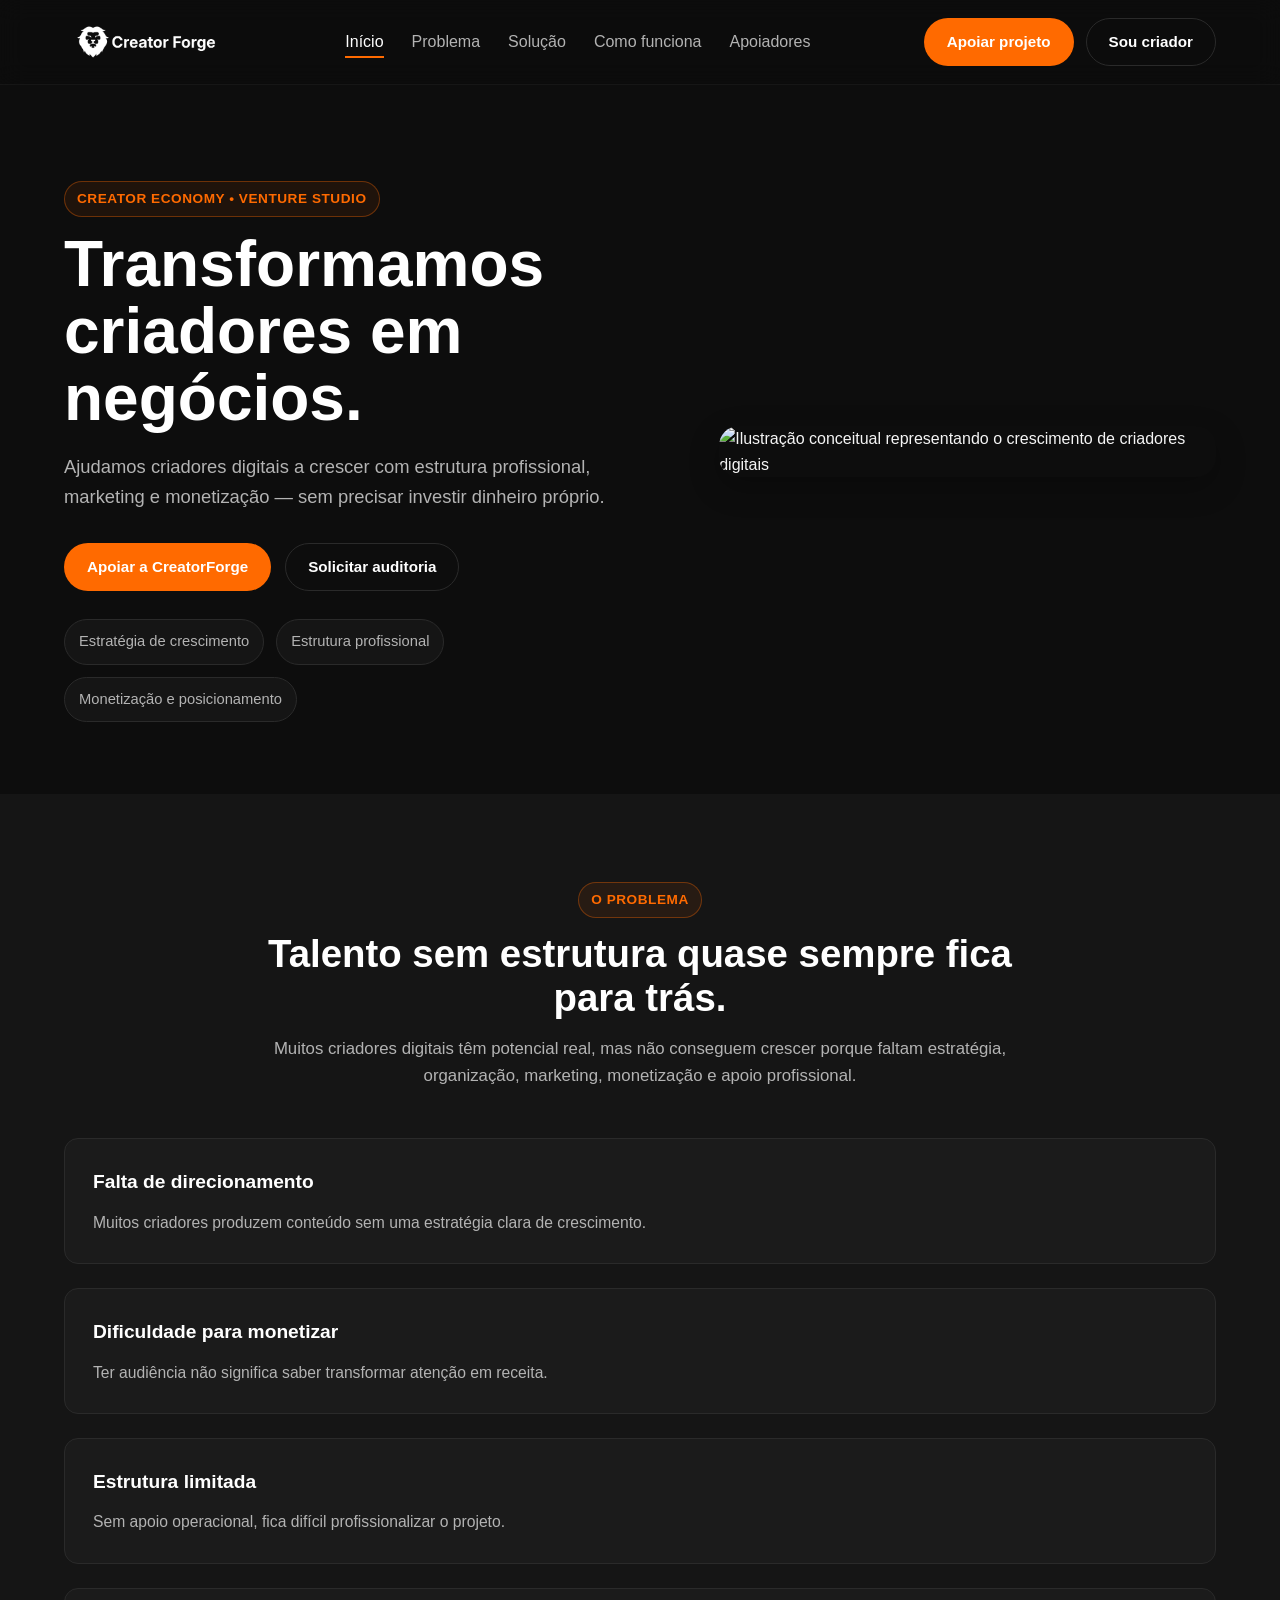
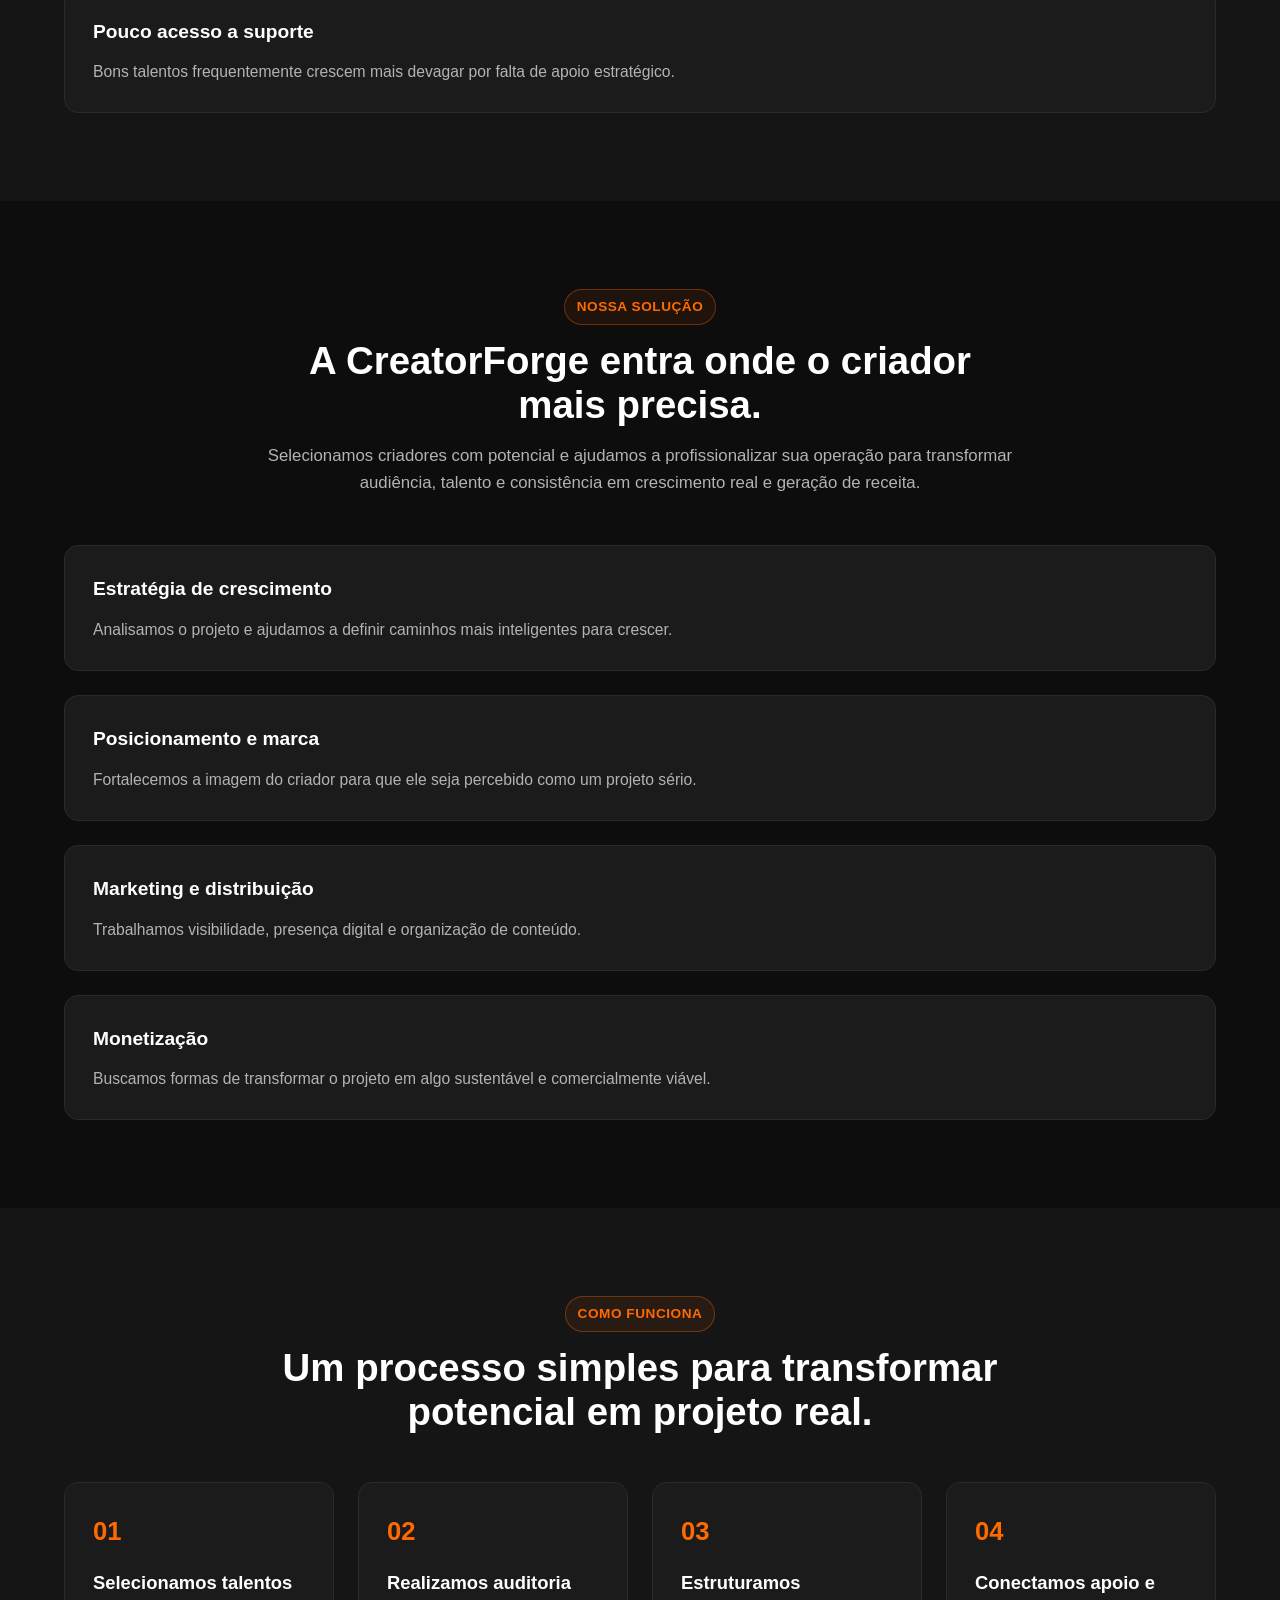
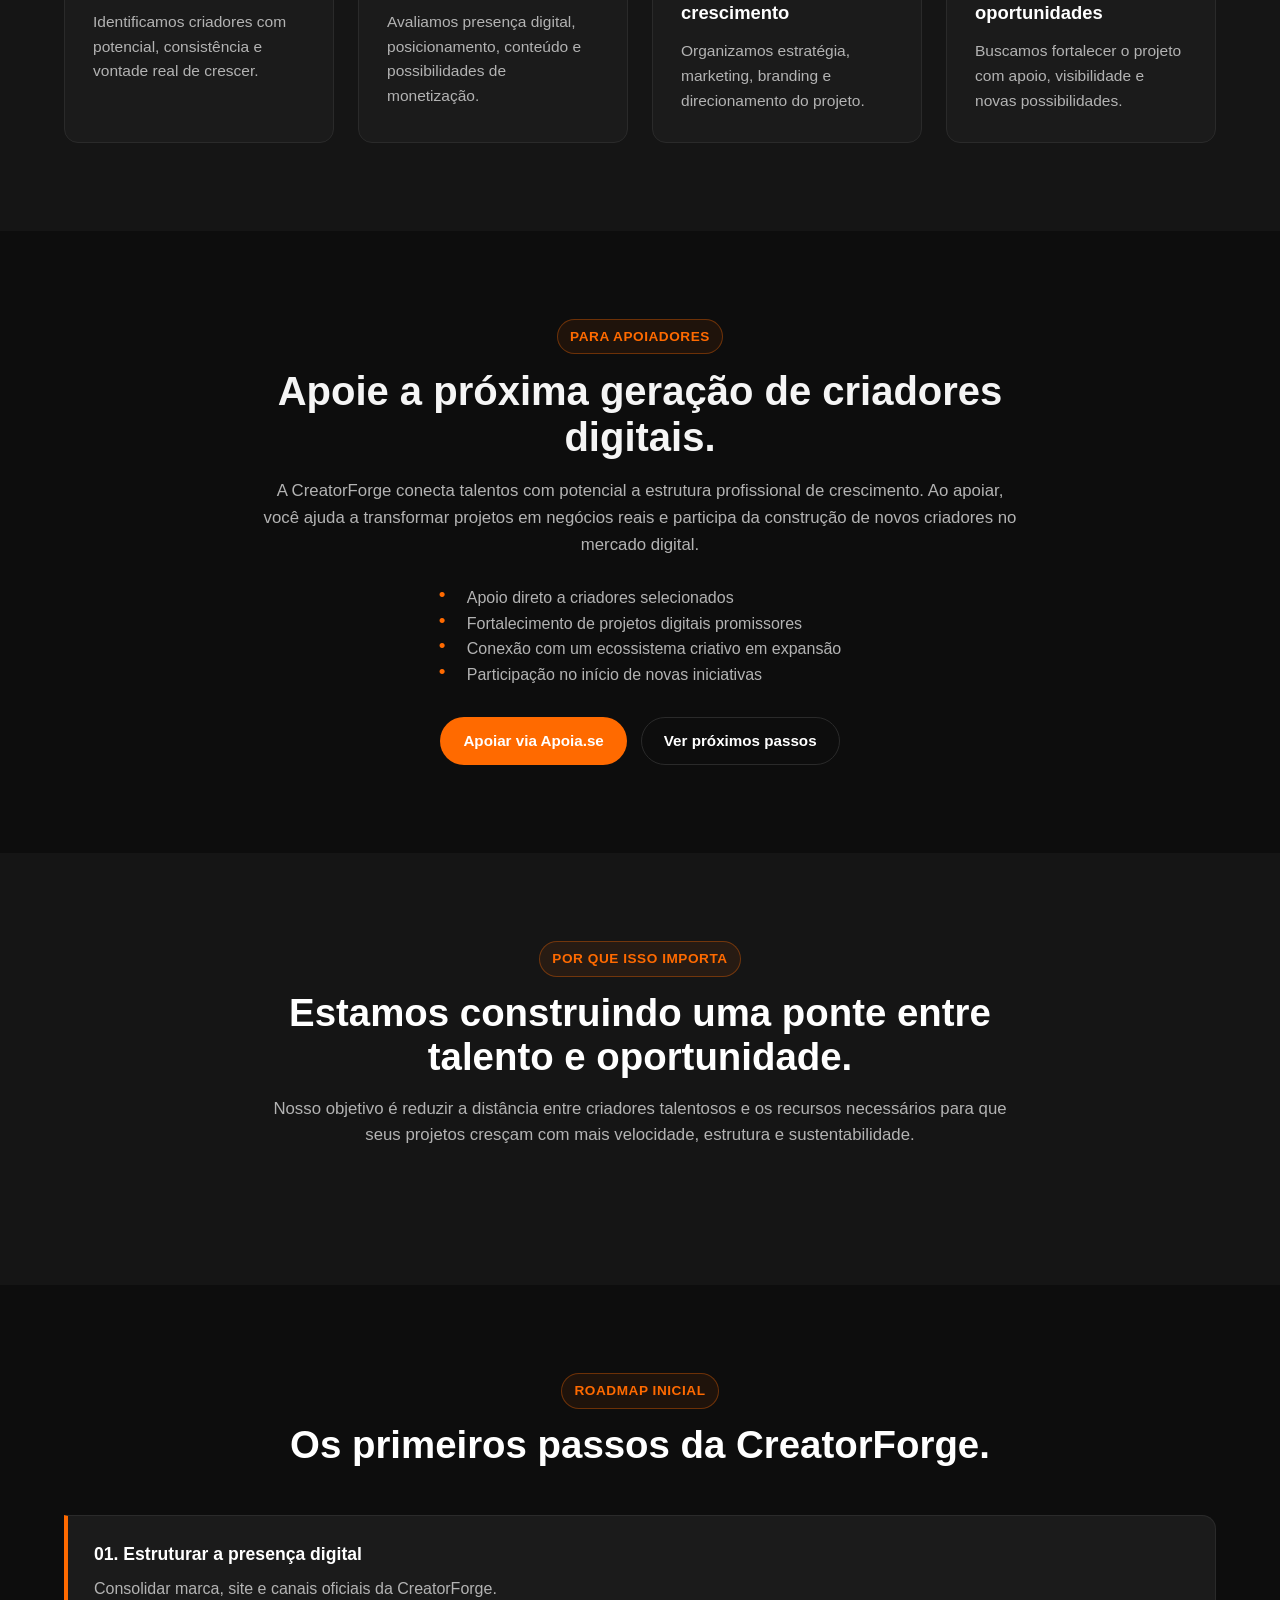
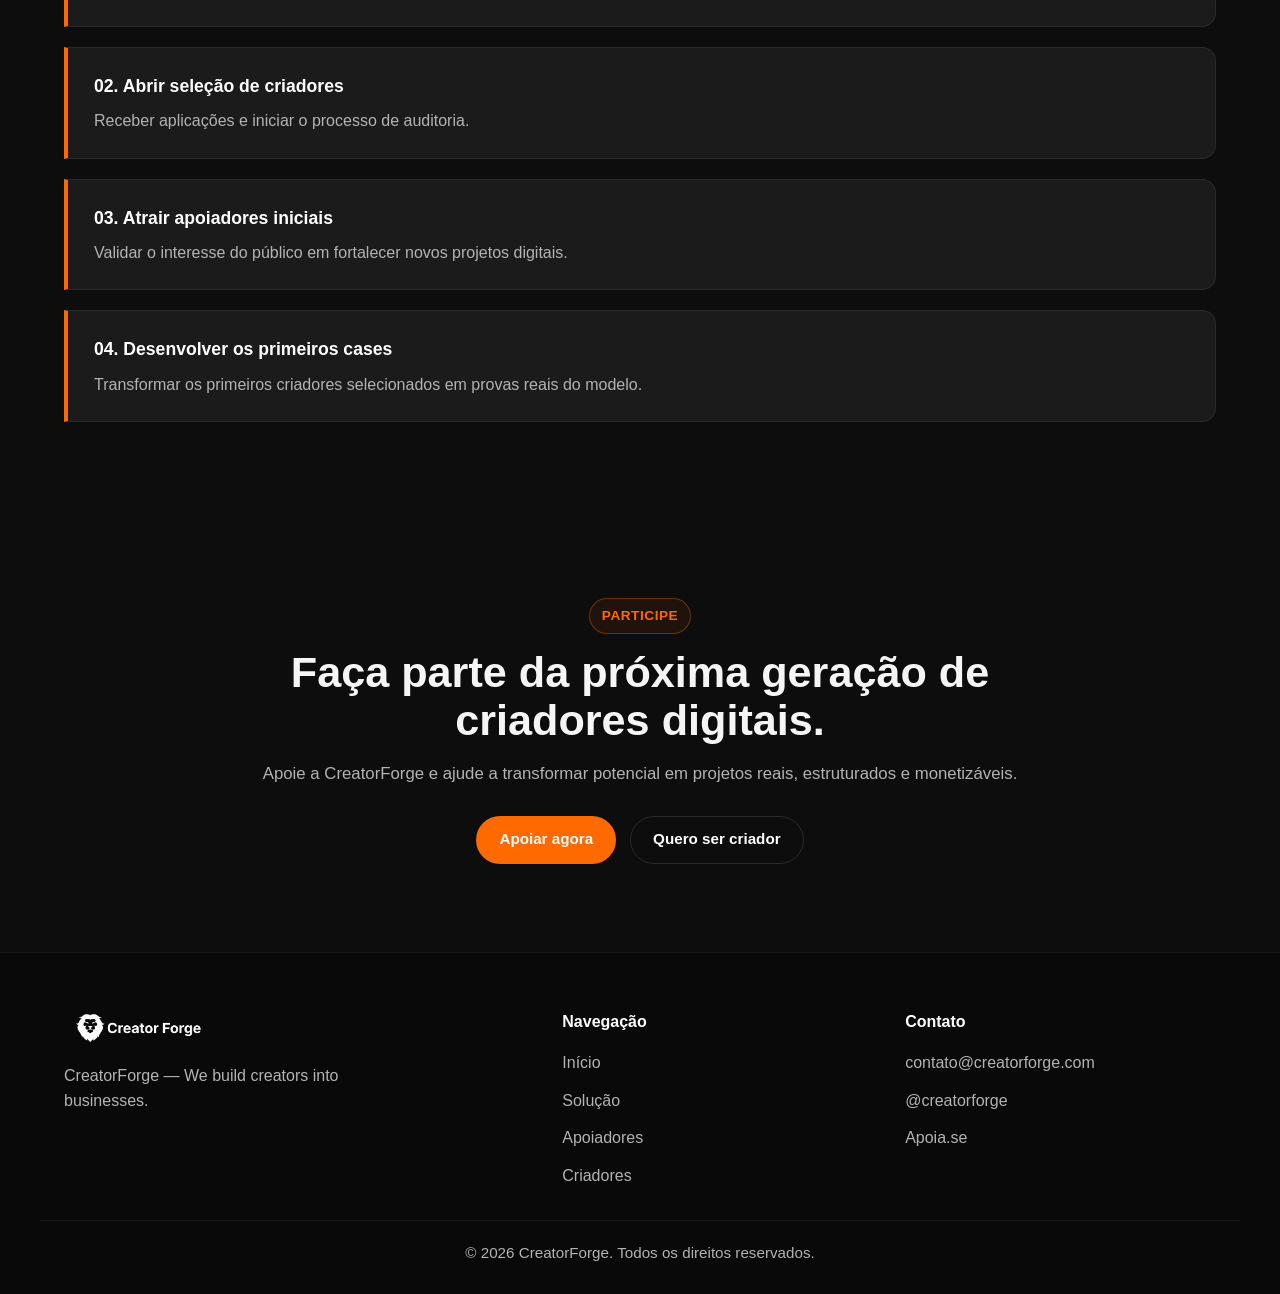
==== index.html @ a19717b4 "feat: estrutura inicial do site CreatorForge + responsividade + menu mobile" ====
<!DOCTYPE html>
<html lang="pt-BR">
<head>
  <meta charset="UTF-8" />
  <meta name="viewport" content="width=device-width, initial-scale=1.0" />
  <meta
    name="description"
    content="A CreatorForge ajuda criadores digitais a crescer com estrutura profissional, marketing e monetização — sem precisar investir dinheiro próprio."
  />
  <meta
    name="keywords"
    content="CreatorForge, creators, criadores digitais, creator economy, monetização, marketing, apoiadores"
  />
  <meta name="author" content="CreatorForge" />

  <title>CreatorForge | Transformamos criadores em negócios</title>

  <link rel="icon" href="assets/images/icons/favicon.png" type="image/png" />
  <link rel="stylesheet" href="assets/css/style.css" />
  <link rel="stylesheet" href="assets/css/responsive.css" />
</head>
<body>
  <header class="site-header" id="top">
    <div class="container header-container">
      <a href="index.html" class="logo-link" aria-label="Voltar para a página inicial da CreatorForge">
        <img
          src="assets/images/logo/creatorforge-logo-horizontal.png"
          alt="Logo da CreatorForge"
          class="logo"
        />
      </a>

      <!-- BOTÃO MOBILE (AQUI 👇) -->
    <button class="menu-toggle" aria-label="Abrir menu">
      ☰
    </button>

      <nav class="main-nav" aria-label="Navegação principal">
        <ul class="nav-list">
          <li><a href="#hero">Início</a></li>
          <li><a href="#problem">Problema</a></li>
          <li><a href="#solution">Solução</a></li>
          <li><a href="#how-it-works">Como funciona</a></li>
          <li><a href="#supporters">Apoiadores</a></li>
        </ul>
      </nav>

      <div class="header-actions">
        <a
          href="https://apoia.se/"
          target="_blank"
          rel="noopener noreferrer"
          class="btn btn-primary"
        >
          Apoiar projeto
        </a>
        <a href="apply.html" class="btn btn-secondary">Sou criador</a>
      </div>
    </div>
  </header>

  <main>
    <section class="hero-section" id="hero">
      <div class="container hero-container">
        <div class="hero-content">
          <span class="section-tag">Creator economy • Venture studio</span>

          <h1>Transformamos criadores em negócios.</h1>

          <p class="hero-text">
            Ajudamos criadores digitais a crescer com estrutura profissional,
            marketing e monetização — sem precisar investir dinheiro próprio.
          </p>

          <div class="hero-buttons">
            <a
              href="https://apoia.se/"
              target="_blank"
              rel="noopener noreferrer"
              class="btn btn-primary"
            >
              Apoiar a CreatorForge
            </a>
            <a href="apply.html" class="btn btn-secondary">
              Solicitar auditoria
            </a>
          </div>

          <ul class="hero-highlights">
            <li>Estratégia de crescimento</li>
            <li>Estrutura profissional</li>
            <li>Monetização e posicionamento</li>
          </ul>
        </div>

        <div class="hero-visual">
          <img
            src="assets/images/sections/hero-image.jpg"
            alt="Ilustração conceitual representando o crescimento de criadores digitais"
          />
        </div>
      </div>
    </section>

    <section class="problem-section" id="problem">
      <div class="container">
        <div class="section-heading">
          <span class="section-tag">O problema</span>
          <h2>Talento sem estrutura quase sempre fica para trás.</h2>
          <p>
            Muitos criadores digitais têm potencial real, mas não conseguem crescer
            porque faltam estratégia, organização, marketing, monetização e apoio
            profissional.
          </p>
        </div>

        <div class="cards-grid">
          <article class="info-card">
            <h3>Falta de direcionamento</h3>
            <p>
              Muitos criadores produzem conteúdo sem uma estratégia clara de crescimento.
            </p>
          </article>

          <article class="info-card">
            <h3>Dificuldade para monetizar</h3>
            <p>
              Ter audiência não significa saber transformar atenção em receita.
            </p>
          </article>

          <article class="info-card">
            <h3>Estrutura limitada</h3>
            <p>
              Sem apoio operacional, fica difícil profissionalizar o projeto.
            </p>
          </article>

          <article class="info-card">
            <h3>Pouco acesso a suporte</h3>
            <p>
              Bons talentos frequentemente crescem mais devagar por falta de apoio estratégico.
            </p>
          </article>
        </div>
      </div>
    </section>

    <section class="solution-section" id="solution">
      <div class="container">
        <div class="section-heading">
          <span class="section-tag">Nossa solução</span>
          <h2>A CreatorForge entra onde o criador mais precisa.</h2>
          <p>
            Selecionamos criadores com potencial e ajudamos a profissionalizar sua
            operação para transformar audiência, talento e consistência em crescimento
            real e geração de receita.
          </p>
        </div>

        <div class="cards-grid">
          <article class="info-card">
            <h3>Estratégia de crescimento</h3>
            <p>
              Analisamos o projeto e ajudamos a definir caminhos mais inteligentes para crescer.
            </p>
          </article>

          <article class="info-card">
            <h3>Posicionamento e marca</h3>
            <p>
              Fortalecemos a imagem do criador para que ele seja percebido como um projeto sério.
            </p>
          </article>

          <article class="info-card">
            <h3>Marketing e distribuição</h3>
            <p>
              Trabalhamos visibilidade, presença digital e organização de conteúdo.
            </p>
          </article>

          <article class="info-card">
            <h3>Monetização</h3>
            <p>
              Buscamos formas de transformar o projeto em algo sustentável e comercialmente viável.
            </p>
          </article>
        </div>
      </div>
    </section>

    <section class="how-it-works-section" id="how-it-works">
      <div class="container">
        <div class="section-heading">
          <span class="section-tag">Como funciona</span>
          <h2>Um processo simples para transformar potencial em projeto real.</h2>
        </div>

        <div class="steps-grid">
          <article class="step-card">
            <span class="step-number">01</span>
            <h3>Selecionamos talentos</h3>
            <p>
              Identificamos criadores com potencial, consistência e vontade real de crescer.
            </p>
          </article>

          <article class="step-card">
            <span class="step-number">02</span>
            <h3>Realizamos auditoria</h3>
            <p>
              Avaliamos presença digital, posicionamento, conteúdo e possibilidades de monetização.
            </p>
          </article>

          <article class="step-card">
            <span class="step-number">03</span>
            <h3>Estruturamos crescimento</h3>
            <p>
              Organizamos estratégia, marketing, branding e direcionamento do projeto.
            </p>
          </article>

          <article class="step-card">
            <span class="step-number">04</span>
            <h3>Conectamos apoio e oportunidades</h3>
            <p>
              Buscamos fortalecer o projeto com apoio, visibilidade e novas possibilidades.
            </p>
          </article>
        </div>
      </div>
    </section>

    <section class="supporters-section" id="supporters">
      <div class="container supporters-container">
        <div class="supporters-content">
          <span class="section-tag">Para apoiadores</span>
          <h2>Apoie a próxima geração de criadores digitais.</h2>
          <p>
            A CreatorForge conecta talentos com potencial a estrutura profissional
            de crescimento. Ao apoiar, você ajuda a transformar projetos em negócios
            reais e participa da construção de novos criadores no mercado digital.
          </p>

          <ul class="supporters-list">
            <li>Apoio direto a criadores selecionados</li>
            <li>Fortalecimento de projetos digitais promissores</li>
            <li>Conexão com um ecossistema criativo em expansão</li>
            <li>Participação no início de novas iniciativas</li>
          </ul>

          <div class="supporters-buttons">
            <a
              href="https://apoia.se/"
              target="_blank"
              rel="noopener noreferrer"
              class="btn btn-primary"
            >
              Apoiar via Apoia.se
            </a>
            <a href="#roadmap" class="btn btn-secondary">Ver próximos passos</a>
          </div>
        </div>
      </div>
    </section>

    <section class="importance-section" id="importance">
      <div class="container">
        <div class="section-heading">
          <span class="section-tag">Por que isso importa</span>
          <h2>Estamos construindo uma ponte entre talento e oportunidade.</h2>
          <p>
            Nosso objetivo é reduzir a distância entre criadores talentosos e os
            recursos necessários para que seus projetos cresçam com mais velocidade,
            estrutura e sustentabilidade.
          </p>
        </div>
      </div>
    </section>

    <section class="roadmap-section" id="roadmap">
      <div class="container">
        <div class="section-heading">
          <span class="section-tag">Roadmap inicial</span>
          <h2>Os primeiros passos da CreatorForge.</h2>
        </div>

        <div class="roadmap-list">
          <article class="roadmap-item">
            <h3>01. Estruturar a presença digital</h3>
            <p>Consolidar marca, site e canais oficiais da CreatorForge.</p>
          </article>

          <article class="roadmap-item">
            <h3>02. Abrir seleção de criadores</h3>
            <p>Receber aplicações e iniciar o processo de auditoria.</p>
          </article>

          <article class="roadmap-item">
            <h3>03. Atrair apoiadores iniciais</h3>
            <p>Validar o interesse do público em fortalecer novos projetos digitais.</p>
          </article>

          <article class="roadmap-item">
            <h3>04. Desenvolver os primeiros cases</h3>
            <p>Transformar os primeiros criadores selecionados em provas reais do modelo.</p>
          </article>
        </div>
      </div>
    </section>

    <section class="final-cta-section" id="cta">
      <div class="container final-cta-container">
        <span class="section-tag">Participe</span>
        <h2>Faça parte da próxima geração de criadores digitais.</h2>
        <p>
          Apoie a CreatorForge e ajude a transformar potencial em projetos reais,
          estruturados e monetizáveis.
        </p>

        <div class="final-cta-buttons">
          <a
            href="https://apoia.se/"
            target="_blank"
            rel="noopener noreferrer"
            class="btn btn-primary"
          >
            Apoiar agora
          </a>
          <a href="apply.html" class="btn btn-secondary">
            Quero ser criador
          </a>
        </div>
      </div>
    </section>
  </main>

  <footer class="site-footer">
    <div class="container footer-container">
      <div class="footer-brand">
        <img
          src="assets/images/logo/creatorforge-logo-horizontal.png"
          alt="Logo da CreatorForge"
          class="footer-logo"
        />
        <p>CreatorForge — We build creators into businesses.</p>
      </div>

      <div class="footer-links">
        <h3>Navegação</h3>
        <ul>
          <li><a href="#hero">Início</a></li>
          <li><a href="#solution">Solução</a></li>
          <li><a href="#supporters">Apoiadores</a></li>
          <li><a href="apply.html">Criadores</a></li>
        </ul>
      </div>

      <div class="footer-links">
        <h3>Contato</h3>
        <ul>
          <li><a href="mailto:contato@creatorforge.com">contato@creatorforge.com</a></li>
          <li><a href="https://instagram.com/" target="_blank" rel="noopener noreferrer">@creatorforge</a></li>
          <li><a href="https://apoia.se/" target="_blank" rel="noopener noreferrer">Apoia.se</a></li>
        </ul>
      </div>
    </div>

    <div class="container footer-bottom">
      <p>&copy; 2026 CreatorForge. Todos os direitos reservados.</p>
    </div>
  </footer>

  <script src="assets/js/main.js"></script>
</body>
</html>
---- assets/css/style.css ----
/* =========================
   RESET E BASE
========================= */
* {
  margin: 0;
  padding: 0;
  box-sizing: border-box;
}

html {
  scroll-behavior: smooth;
}

:root {
  --color-bg: #0d0d0d;
  --color-bg-secondary: #151515;
  --color-bg-card: #1b1b1b;
  --color-text: #f5f5f5;
  --color-text-muted: #b3b3b3;
  --color-border: #2a2a2a;
  --color-primary: #ff6a00;
  --color-primary-hover: #e85f00;
  --color-white: #ffffff;
  --color-black: #000000;

  --container-width: 1200px;

  --font-family-base: "Inter", "Segoe UI", Arial, sans-serif;

  --transition-default: 0.3s ease;
  --shadow-soft: 0 10px 30px rgba(0, 0, 0, 0.25);
  --radius-sm: 8px;
  --radius-md: 14px;
  --radius-lg: 20px;
}

body {
  font-family: var(--font-family-base);
  background-color: var(--color-bg);
  color: var(--color-text);
  line-height: 1.6;
}

img {
  max-width: 100%;
  display: block;
}

ul {
  list-style: none;
}

a {
  text-decoration: none;
  color: inherit;
}

button,
input,
textarea,
select {
  font: inherit;
}

.site-header.scrolled {
  background-color: rgba(10, 10, 10, 0.98);
  border-bottom: 1px solid rgba(255, 106, 0, 0.15);
}

.nav-list a.active {
  color: var(--color-white);
}

.nav-list a.active::after {
  width: 100%;
}

/* =========================
   UTILITÁRIOS
========================= */
.container {
  width: 100%;
  max-width: var(--container-width);
  margin: 0 auto;
  padding: 0 24px;
}

.section-tag {
  display: inline-block;
  margin-bottom: 14px;
  padding: 6px 12px;
  border: 1px solid rgba(255, 106, 0, 0.35);
  border-radius: 999px;
  background-color: rgba(255, 106, 0, 0.08);
  color: var(--color-primary);
  font-size: 0.85rem;
  font-weight: 600;
  letter-spacing: 0.04em;
  text-transform: uppercase;
}

.section-heading {
  max-width: 760px;
  margin: 0 auto 48px;
  text-align: center;
}

.section-heading h2 {
  font-size: 2.4rem;
  line-height: 1.15;
  margin-bottom: 16px;
  color: var(--color-white);
}

.section-heading p {
  font-size: 1.05rem;
  color: var(--color-text-muted);
}

/* =========================
   BOTÕES
========================= */
.btn {
  display: inline-flex;
  align-items: center;
  justify-content: center;
  gap: 8px;
  min-height: 48px;
  padding: 0 22px;
  border-radius: 999px;
  border: 1px solid transparent;
  font-weight: 700;
  font-size: 0.95rem;
  transition: var(--transition-default);
  cursor: pointer;
}

.btn-primary {
  background-color: var(--color-primary);
  color: var(--color-white);
}

.btn-primary:hover {
  background-color: var(--color-primary-hover);
  transform: translateY(-2px);
}

.btn-secondary {
  background-color: transparent;
  border-color: var(--color-border);
  color: var(--color-white);
}

.btn-secondary:hover {
  border-color: var(--color-primary);
  color: var(--color-primary);
  transform: translateY(-2px);
}

/* =========================
   HEADER
========================= */
.site-header {
  position: sticky;
  top: 0;
  z-index: 1000;
  background-color: rgba(13, 13, 13, 0.92);
  backdrop-filter: blur(12px);
  border-bottom: 1px solid rgba(255, 255, 255, 0.04);
}

.header-container {
  display: flex;
  align-items: center;
  justify-content: space-between;
  gap: 24px;
  min-height: 84px;
}

.logo-link {
  flex-shrink: 0;
}

.logo {
  height: 42px;
  width: auto;
}

.main-nav {
  flex: 1;
  display: flex;
  justify-content: center;
}

.nav-list {
  display: flex;
  align-items: center;
  gap: 28px;
}

.nav-list a {
  position: relative;
  color: var(--color-text-muted);
  font-weight: 500;
  transition: var(--transition-default);
}

.nav-list a:hover {
  color: var(--color-white);
}

.nav-list a::after {
  content: "";
  position: absolute;
  left: 0;
  bottom: -8px;
  width: 0;
  height: 2px;
  background-color: var(--color-primary);
  transition: var(--transition-default);
}

.nav-list a:hover::after {
  width: 100%;
}

.header-actions {
  display: flex;
  align-items: center;
  gap: 12px;
}

/* =========================
   HERO
========================= */
.hero-section {
  padding: 96px 0 72px;
}

.hero-container {
  display: grid;
  grid-template-columns: 1.1fr 0.9fr;
  align-items: center;
  gap: 48px;
}

.hero-content h1 {
  font-size: 4rem;
  line-height: 1.05;
  margin-bottom: 20px;
  color: var(--color-white);
}

.hero-text {
  max-width: 620px;
  font-size: 1.15rem;
  color: var(--color-text-muted);
  margin-bottom: 32px;
}

.hero-buttons {
  display: flex;
  align-items: center;
  gap: 14px;
  margin-bottom: 28px;
}

.hero-highlights {
  display: flex;
  flex-wrap: wrap;
  gap: 12px;
}

.hero-highlights li {
  padding: 10px 14px;
  border: 1px solid var(--color-border);
  border-radius: 999px;
  background-color: var(--color-bg-secondary);
  color: var(--color-text-muted);
  font-size: 0.92rem;
}

.hero-visual {
  position: relative;
}

.hero-visual img {
  width: 100%;
  border-radius: var(--radius-lg);
  box-shadow: var(--shadow-soft);
}

/* =========================
   SEÇÕES GERAIS
========================= */
.problem-section,
.solution-section,
.how-it-works-section,
.supporters-section,
.importance-section,
.roadmap-section,
.final-cta-section,
.for-who-section,
.evaluation-section,
.support-section,
.process-section,
.important-section,
.apply-form-section {
  padding: 88px 0;
}

.problem-section,
.how-it-works-section,
.importance-section,
.for-who-section,
.support-section,
.important-section {
  background-color: var(--color-bg-secondary);
}

/* =========================
   CARDS E GRIDS
========================= */
.cards-grid {
  display: grid;
  grid-template-columns: repeat(1, minmax(0, 1fr));
  gap: 24px;
}

.info-card {
  padding: 28px;
  border: 1px solid var(--color-border);
  border-radius: var(--radius-md);
  background-color: var(--color-bg-card);
  transition: var(--transition-default);
}

.info-card:hover {
  border-color: rgba(255, 106, 0, 0.35);
  transform: translateY(-4px);
}

.info-card h3 {
  margin-bottom: 12px;
  color: var(--color-white);
  font-size: 1.2rem;
}

.info-card p {
  color: var(--color-text-muted);
  font-size: 0.98rem;
}

/* =========================
   STEPS
========================= */
.steps-grid {
  display: grid;
  grid-template-columns: repeat(4, minmax(0, 1fr));
  gap: 24px;
}

.step-card {
  padding: 28px;
  border: 1px solid var(--color-border);
  border-radius: var(--radius-md);
  background-color: var(--color-bg-card);
  transition: var(--transition-default);
}

.step-card:hover {
  border-color: rgba(255, 106, 0, 0.35);
  transform: translateY(-4px);
}

.step-number {
  display: inline-block;
  margin-bottom: 16px;
  color: var(--color-primary);
  font-size: 1.6rem;
  font-weight: 800;
}

.step-card h3 {
  margin-bottom: 12px;
  font-size: 1.15rem;
  color: var(--color-white);
}

.step-card p {
  color: var(--color-text-muted);
  font-size: 0.97rem;
}

/* =========================
   APOIADORES
========================= */
.supporters-container {
    display: flex;
    justify-content: center;
}

.supporters-content {
    max-width: 760px;
    align-items: center;
    text-align: center;
}

.supporters-content h2 {
  font-size: 2.5rem;
  line-height: 1.15;
  margin-bottom: 18px;
}

.supporters-content p {
  color: var(--color-text-muted);
  font-size: 1.05rem;
  margin: 0 auto 26px;
}

.supporters-list {
  display: inline-block;
  text-align: left;
  margin: 0 auto 30px;
}

.supporters-list li {
  position: relative;
  padding-left: 28px;
  color: var(--color-text-muted);
}

.supporters-list li::before {
  content: "•";
  position: absolute;
  left: 0;
  top: 0;
  color: var(--color-primary);
  font-size: 1.2rem;
  line-height: 1;
}

.supporters-buttons,
.final-cta-buttons {
  display: flex;
  justify-content: center;
  align-items: center;
  gap: 14px;
}

/* =========================
   ROADMAP
========================= */
.roadmap-list {
  display: grid;
  gap: 20px;
}

.roadmap-item {
  padding: 24px 26px;
  border-left: 4px solid var(--color-primary);
  border-radius: 0 var(--radius-md) var(--radius-md) 0;
  background-color: var(--color-bg-card);
  border-top: 1px solid var(--color-border);
  border-right: 1px solid var(--color-border);
  border-bottom: 1px solid var(--color-border);
}

.roadmap-item h3 {
  margin-bottom: 8px;
  color: var(--color-white);
  font-size: 1.1rem;
}

.roadmap-item p {
  color: var(--color-text-muted);
}

/* =========================
   CTA FINAL
========================= */
.final-cta-container {
  text-align: center;
  max-width: 820px;
}

.final-cta-container h2 {
  font-size: 2.7rem;
  line-height: 1.12;
  margin-bottom: 16px;
}

.final-cta-container p {
  color: var(--color-text-muted);
  font-size: 1.05rem;
  margin-bottom: 28px;
}

/* =========================
   FOOTER
========================= */
.site-footer {
  padding-top: 56px;
  background-color: #090909;
  border-top: 1px solid rgba(255, 255, 255, 0.05);
}

.footer-container {
  display: grid;
  grid-template-columns: 1.2fr 0.8fr 0.8fr;
  gap: 32px;
  padding-bottom: 32px;
}

.footer-logo {
  height: 38px;
  width: auto;
  margin-bottom: 16px;
}

.footer-brand p {
  max-width: 320px;
  color: var(--color-text-muted);
}

.footer-links h3 {
  margin-bottom: 16px;
  color: var(--color-white);
  font-size: 1rem;
}

.footer-links ul {
  display: grid;
  gap: 12px;
}

.footer-links a {
  color: var(--color-text-muted);
  transition: var(--transition-default);
}

.footer-links a:hover {
  color: var(--color-primary);
}

.footer-bottom {
  padding: 20px 0 28px;
  border-top: 1px solid rgba(255, 255, 255, 0.05);
}

.footer-bottom p {
  text-align: center;
  color: var(--color-text-muted);
  font-size: 0.95rem;
}

/* =========================
   AJUSTES ESPECÍFICOS APPLY
========================= */
.apply-hero-section .hero-content h1 {
  max-width: 720px;
}

.apply-form-section .info-card {
  max-width: 760px;
  margin: 0 auto 28px;
}

.apply-form-section .supporters-list {
  margin-bottom: 0;
}
---- assets/css/responsive.css ----
/* BOTÃO MENU */
.menu-toggle {
  display: none;
  font-size: 1.8rem;
  background: none;
  border: none;
  color: white;
  cursor: pointer;
}

/* MOBILE */
@media (max-width: 900px) {

    .mobile-actions {
    display: flex;
    flex-direction: column;
    gap: 12px;
    margin-top: 20px;
  }

  .header-actions {
    display: none;
  }
  .menu-toggle {
    display: block;
    padding: 15px;
  }

  .main-nav {
    position: absolute;
    top: 80px;
    left: 0;
    width: 100%;
    background: #0d0d0d;
    display: none;
    flex-direction: column;
    padding: 20px;
  }

  .main-nav.open {
    display: flex;
  }

  .nav-list {
    flex-direction: column;
    gap: 16px;
  }
  .site-footer .footer-brand, .footer-logo{
    align-items: center;
    margin: 0 auto;
  }

  .site-footer .footer-container{
    text-align: center;
    padding: 10px;
  }

  .site-footer .footer-bottom{
    margin-top: 20px;
    padding: 15px;
  }
}

/* =========================
   ATÉ 1100px
========================= */
@media (max-width: 1100px) {
  .hero-content h1 {
    font-size: 3.2rem;
  }

  .hero-container {
    gap: 32px;
  }

  .steps-grid {
    grid-template-columns: repeat(2, minmax(0, 1fr));
  }

  .footer-container {
    grid-template-columns: 1fr 1fr;
  }
}

/* =========================
   ATÉ 900px
========================= */
@media (max-width: 900px) {
  .main-nav {
    display: none;
  }

  .header-container {
    flex-wrap: wrap;
    justify-content: space-between;
    padding: 16px 0;
  }

  .header-actions {
    width: 100%;
    justify-content: flex-start;
  }

  .hero-container {
    grid-template-columns: 1fr;
  }

  .hero-content h1 {
    font-size: 2.8rem;
  }

  .hero-text {
    max-width: 100%;
  }

  .cards-grid {
    grid-template-columns: 1fr;
  }

  .supporters-content {
    max-width: 100%;
  }

  .section-heading h2,
  .supporters-content h2,
  .final-cta-container h2 {
    font-size: 2.1rem;
  }

  .footer-container {
    grid-template-columns: 1fr;
  }
}

/* =========================
   ATÉ 640px
========================= */
@media (max-width: 640px) {
  .container {
    padding: 0 18px;
  }

  .site-header {
    position: static;
  }

  .logo {
    height: 34px;
  }

  .header-actions {
    flex-direction: column;
    align-items: stretch;
  }

  .header-actions .btn {
    width: 100%;
  }

  .hero-section,
  .problem-section,
  .solution-section,
  .how-it-works-section,
  .supporters-section,
  .importance-section,
  .roadmap-section,
  .final-cta-section,
  .for-who-section,
  .evaluation-section,
  .support-section,
  .process-section,
  .important-section,
  .apply-form-section {
    padding: 72px 0;
  }

  .hero-content h1 {
    font-size: 2.2rem;
  }

  .hero-text {
    font-size: 1rem;
  }

  .hero-buttons,
  .supporters-buttons,
  .final-cta-buttons {
    flex-direction: column;
    align-items: stretch;
  }

  .hero-buttons .btn,
  .supporters-buttons .btn,
  .final-cta-buttons .btn {
    width: 100%;
  }

  .hero-highlights {
    flex-direction: column;
    align-items: stretch;
  }

  .section-heading {
    margin-bottom: 36px;
  }

  .section-heading h2,
  .supporters-content h2,
  .final-cta-container h2 {
    font-size: 1.8rem;
  }

  .section-heading p,
  .supporters-content p,
  .final-cta-container p {
    font-size: 1rem;
  }

  .steps-grid {
    grid-template-columns: 1fr;
  }

  .info-card,
  .step-card,
  .roadmap-item {
    padding: 22px;
  }

  .footer-bottom p {
    font-size: 0.88rem;
  }
}
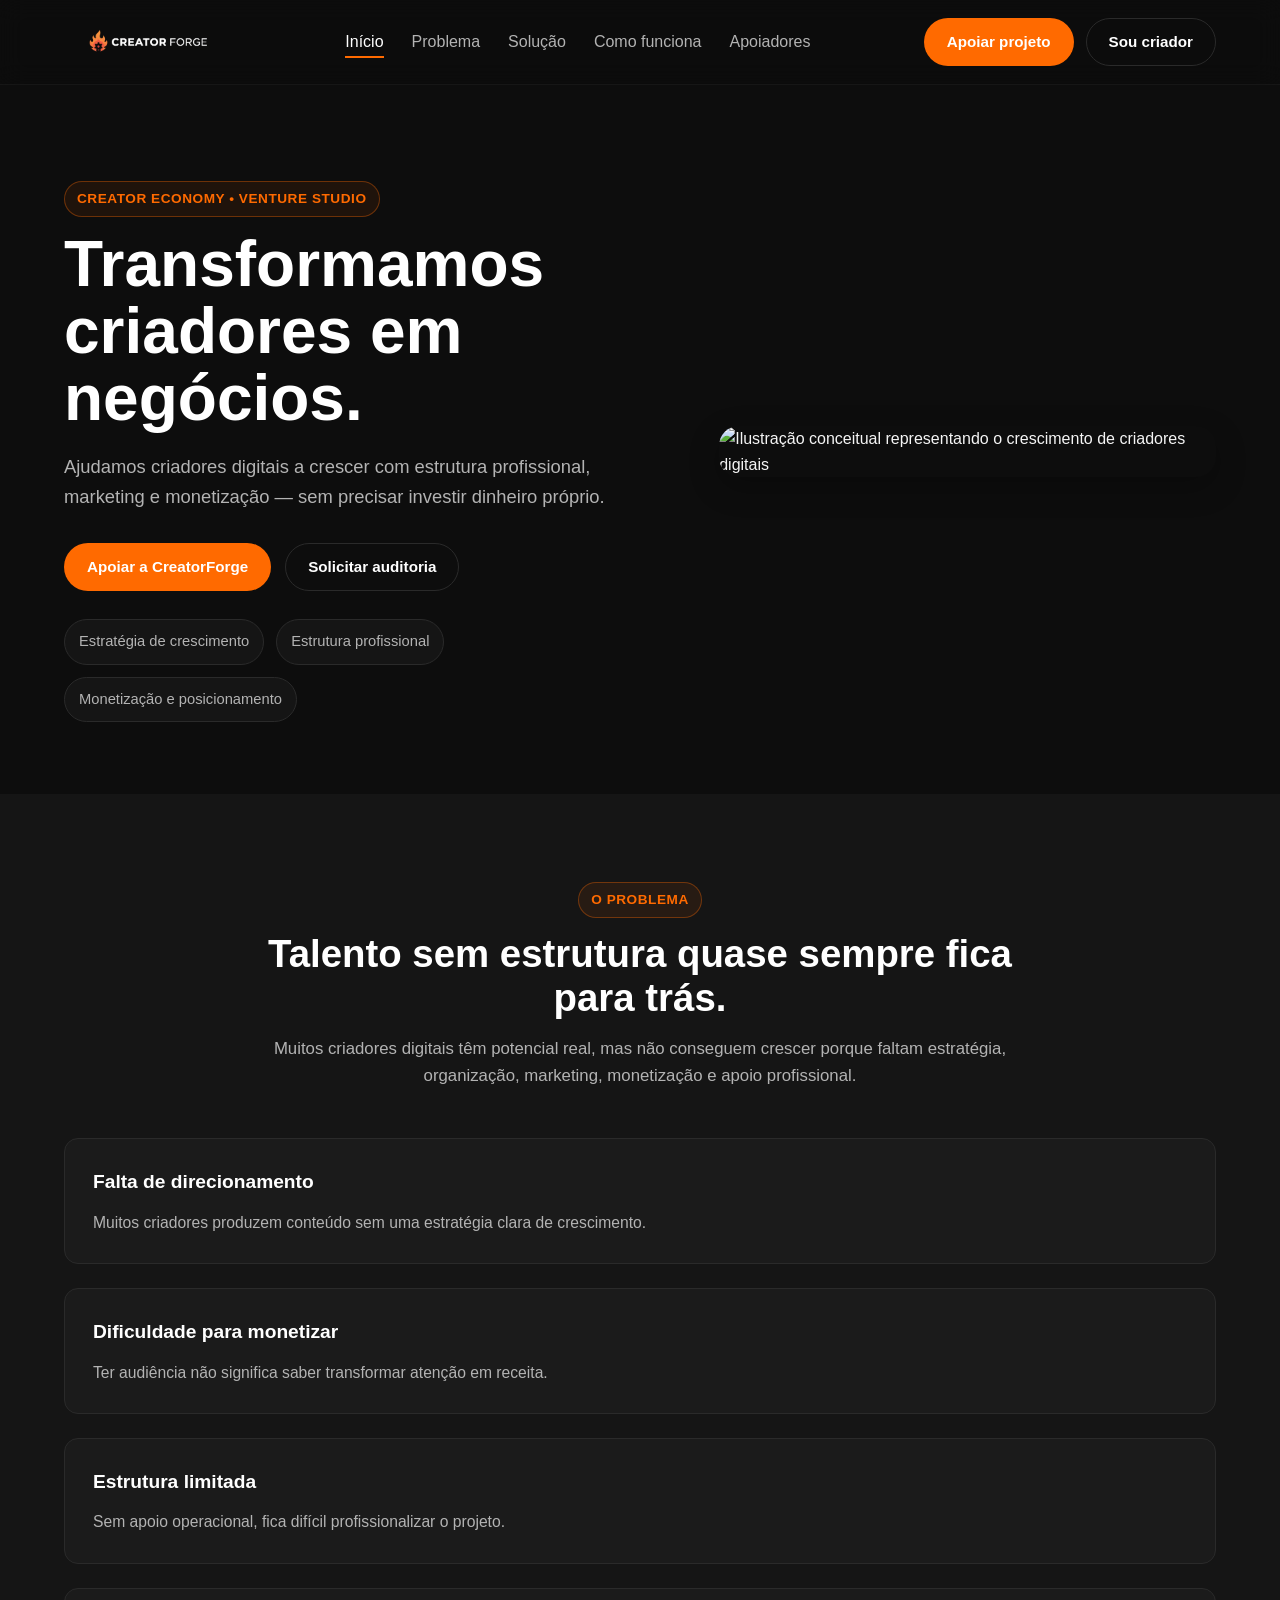
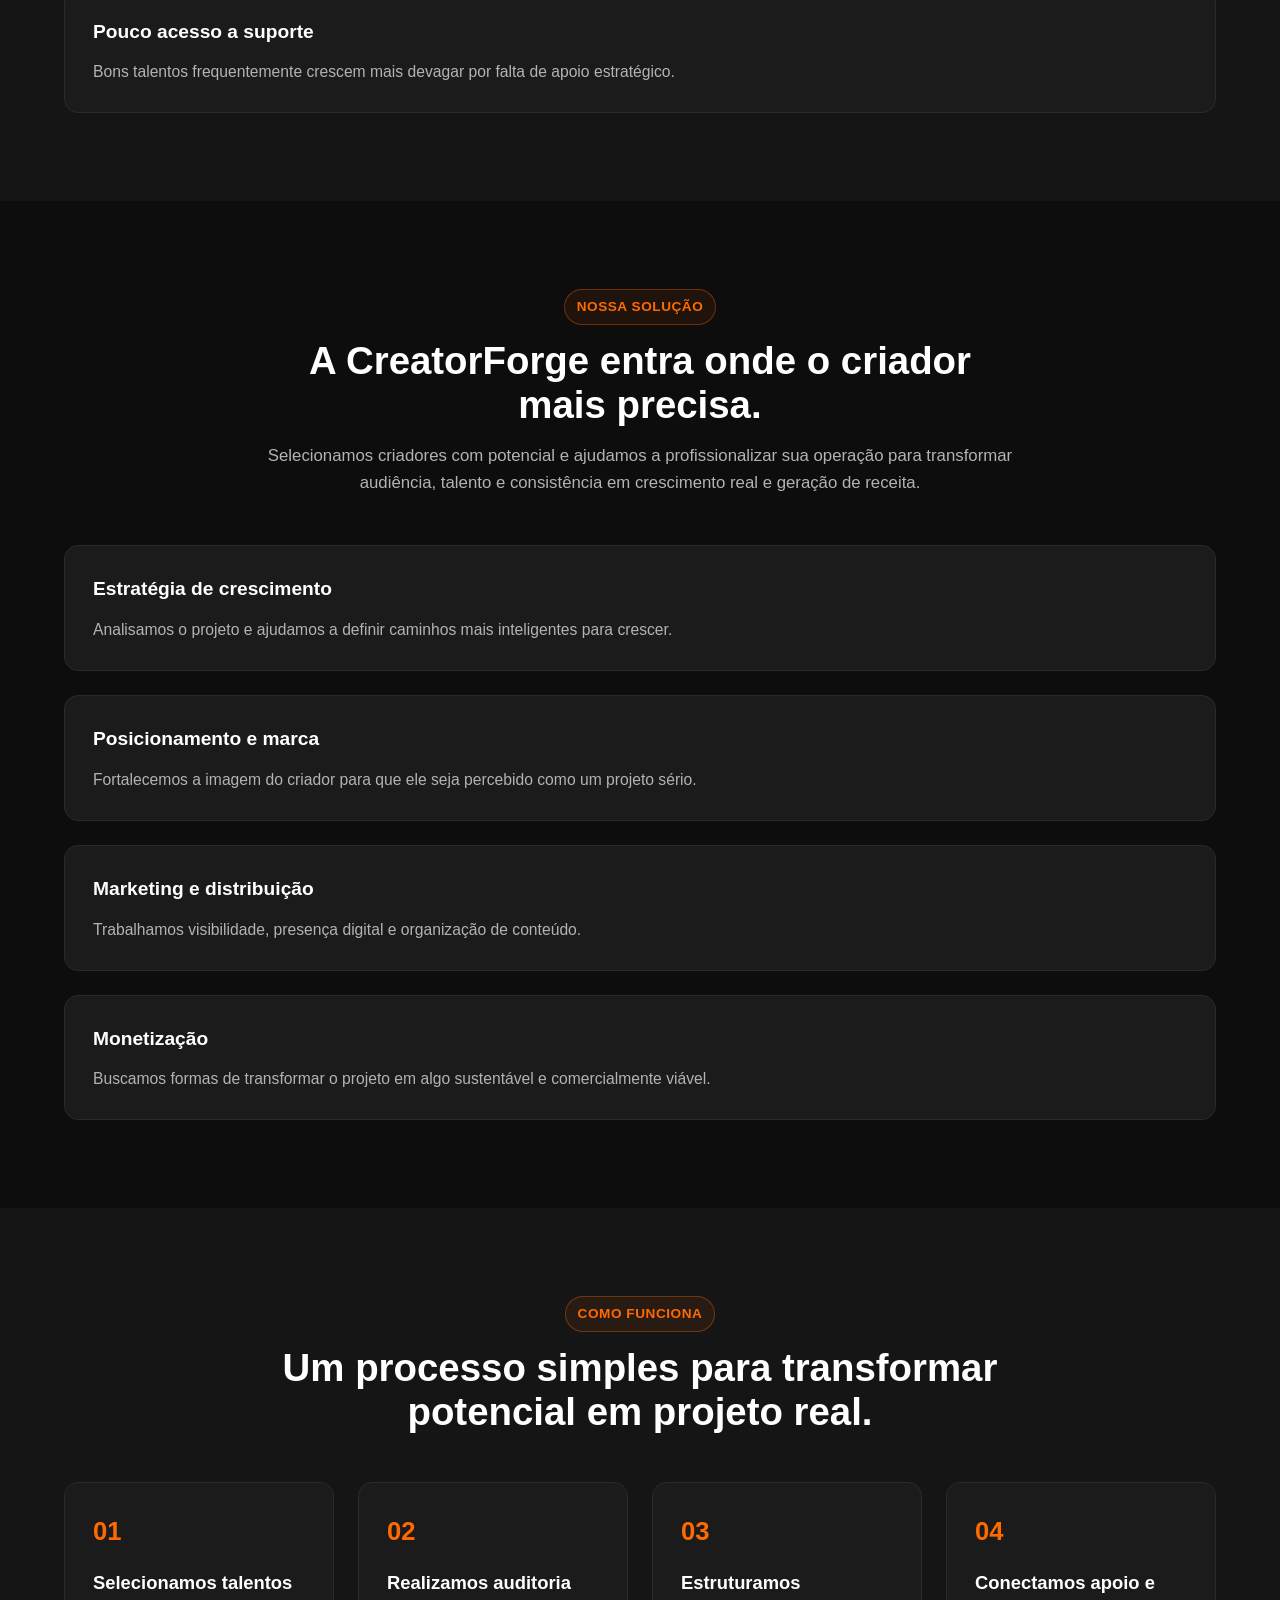
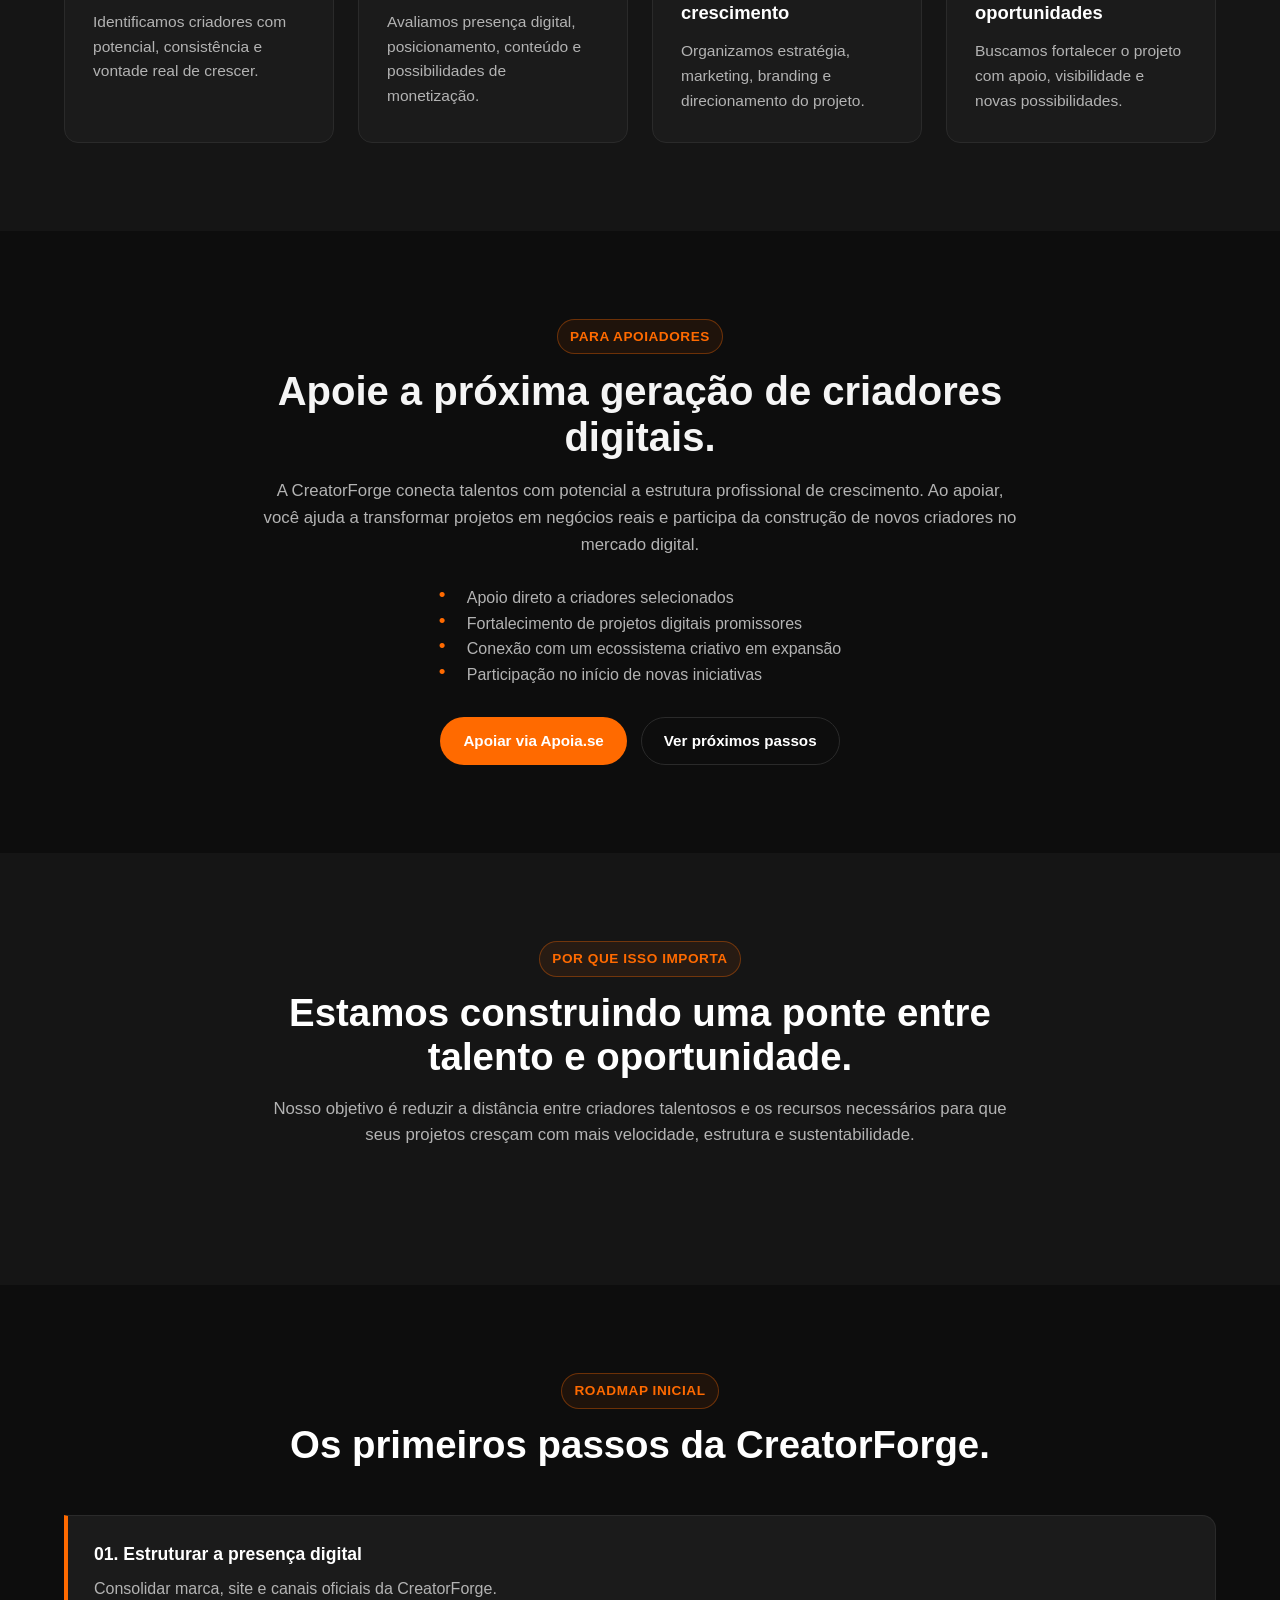
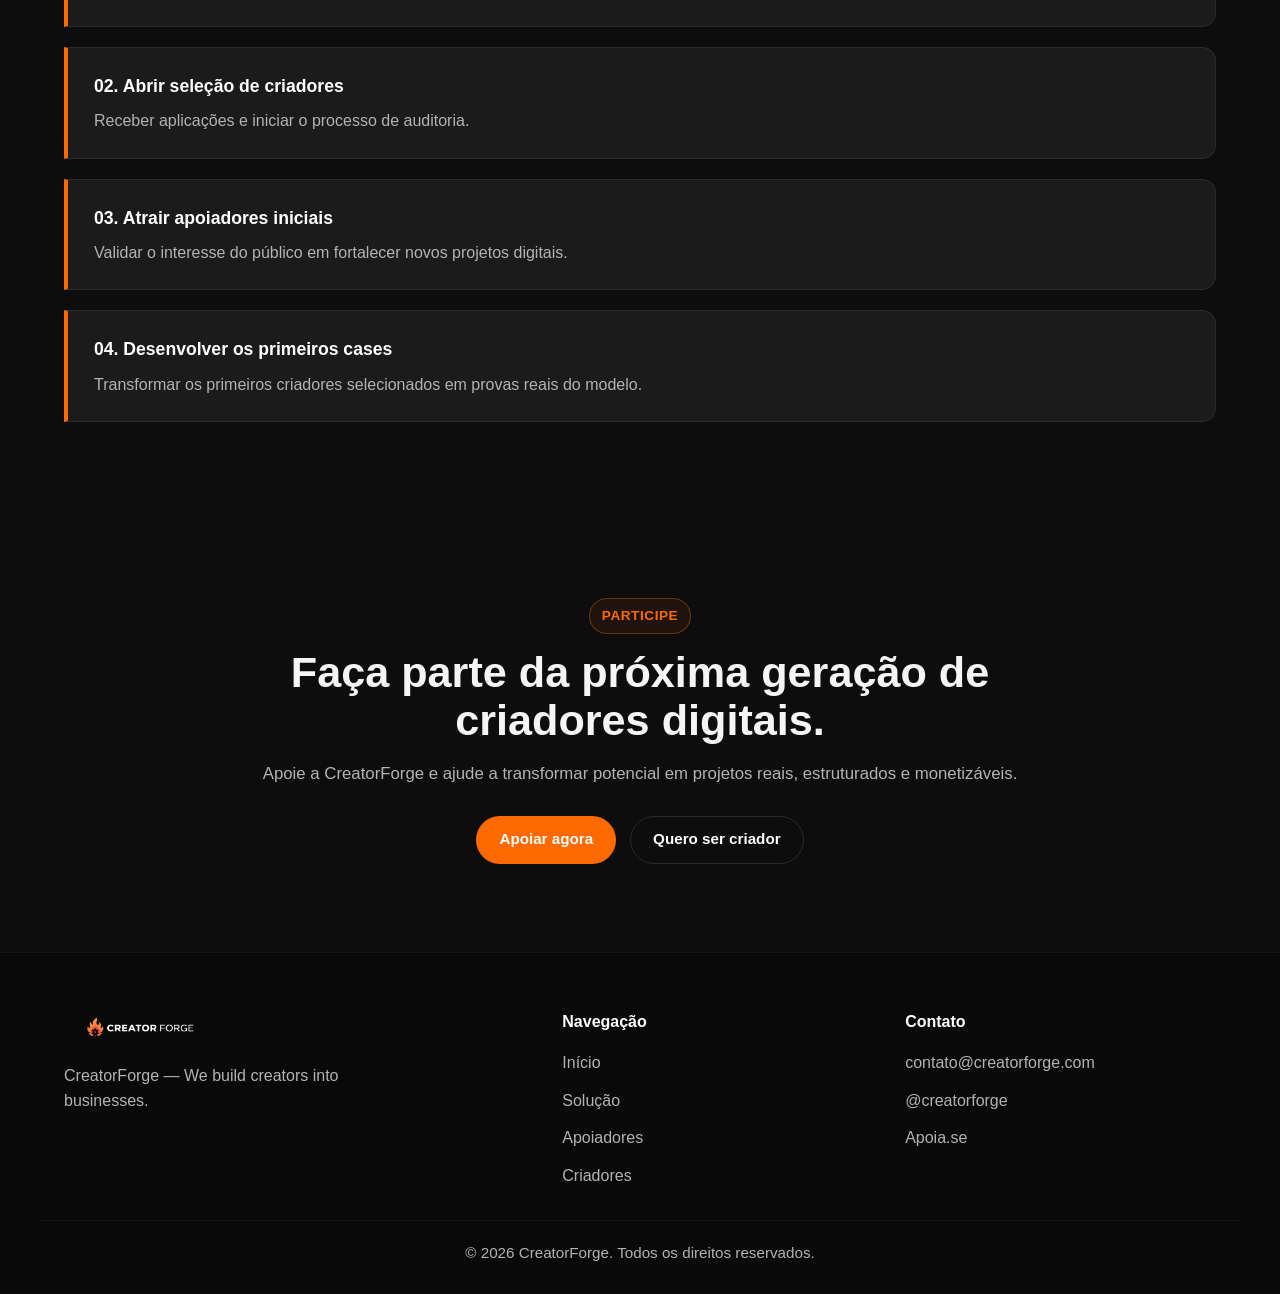
==== commit b2786aa7: "Adições: link do apoia.se + link do formulário de aplicação + troca do favicon com a logo do navbar" ====
--- a/index.html
+++ b/index.html
@@ -47,7 +47,7 @@
 
       <div class="header-actions">
         <a
-          href="https://apoia.se/"
+          href="https://apoia.se/creatorforge"
           target="_blank"
           rel="noopener noreferrer"
           class="btn btn-primary"
@@ -74,7 +74,7 @@
 
           <div class="hero-buttons">
             <a
-              href="https://apoia.se/"
+              href="https://apoia.se/creatorforge"
               target="_blank"
               rel="noopener noreferrer"
               class="btn btn-primary"
@@ -253,7 +253,7 @@
 
           <div class="supporters-buttons">
             <a
-              href="https://apoia.se/"
+              href="https://apoia.se/creatorforge"
               target="_blank"
               rel="noopener noreferrer"
               class="btn btn-primary"
@@ -322,7 +322,7 @@
 
         <div class="final-cta-buttons">
           <a
-            href="https://apoia.se/"
+            href="https://apoia.se/creatorforge"
             target="_blank"
             rel="noopener noreferrer"
             class="btn btn-primary"
@@ -363,7 +363,7 @@
         <ul>
           <li><a href="mailto:contato@creatorforge.com">contato@creatorforge.com</a></li>
           <li><a href="https://instagram.com/" target="_blank" rel="noopener noreferrer">@creatorforge</a></li>
-          <li><a href="https://apoia.se/" target="_blank" rel="noopener noreferrer">Apoia.se</a></li>
+          <li><a href="https://apoia.se/creatorforge" target="_blank" rel="noopener noreferrer">Apoia.se</a></li>
         </ul>
       </div>
     </div>
